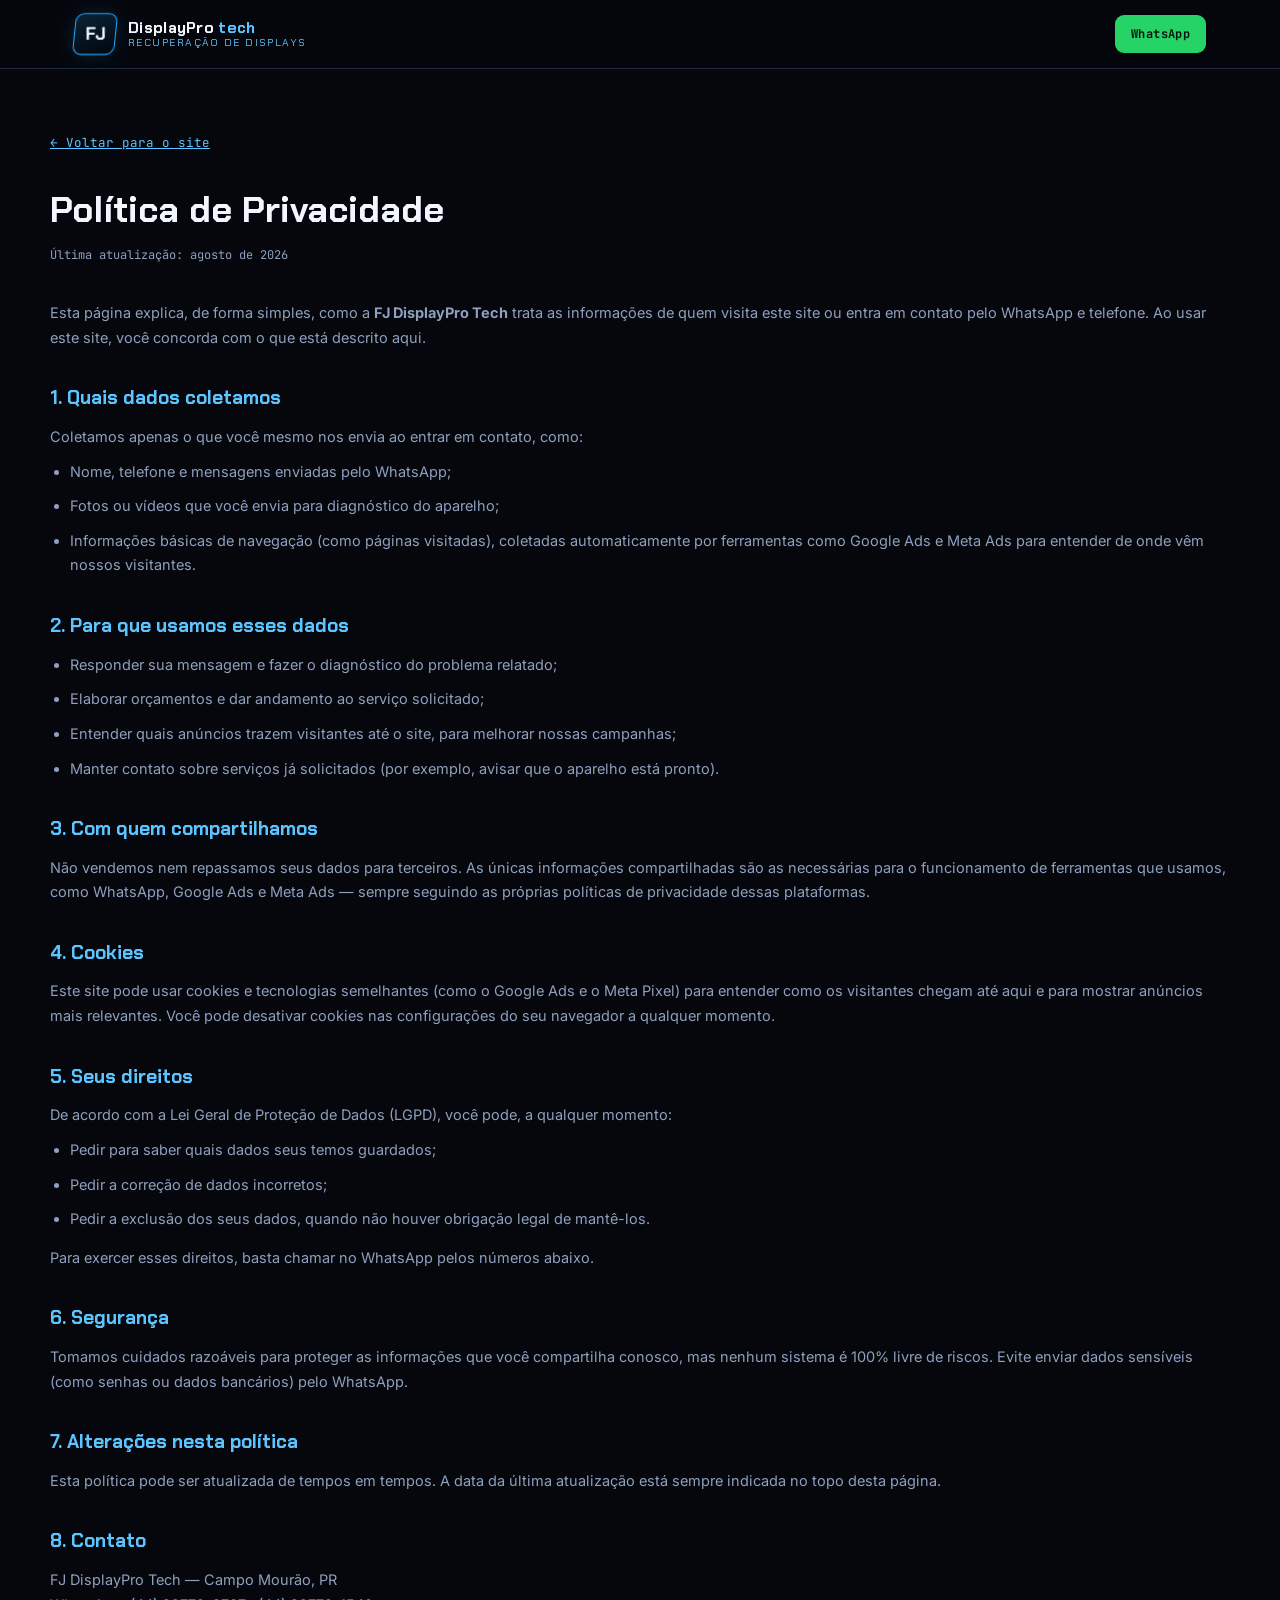
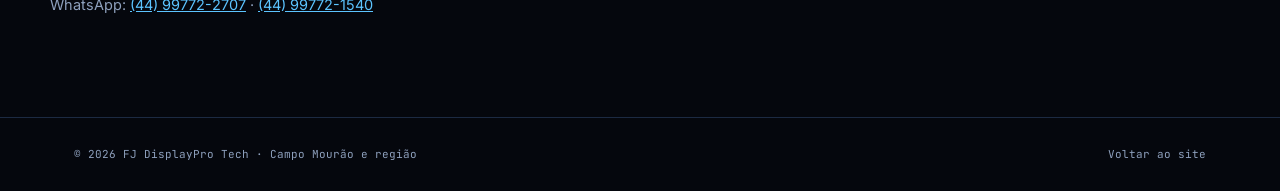
==== privacidade.html @ ba10078e "Add files via upload" ====
<!DOCTYPE html>
<html lang="pt-BR">
<head>
<meta charset="UTF-8">
<meta name="viewport" content="width=device-width, initial-scale=1.0">
<title>Política de Privacidade | FJ DisplayPro Tech</title>
<meta name="description" content="Política de Privacidade da FJ DisplayPro Tech — como tratamos os dados de quem entra em contato pelo site e pelo WhatsApp.">
<meta name="robots" content="noindex">
<link rel="preconnect" href="https://fonts.googleapis.com">
<link href="https://fonts.googleapis.com/css2?family=Chakra+Petch:wght@500;600;700&family=Inter:wght@400;500;600&family=JetBrains+Mono:wght@400;500&display=swap" rel="stylesheet">
<link rel="stylesheet" href="style.css">
</head>
<body>

<header>
  <div class="header-inner">
    <a class="logo" href="index.html">
      <div class="logo-mark"><span>FJ</span></div>
      <div class="logo-text">
        <b>DisplayPro <span style="color:var(--blue-soft)">tech</span></b>
        <small>Recuperação de Displays</small>
      </div>
    </a>
    <div class="header-cta">
      <a href="https://wa.me/5544997722707" target="_blank" rel="noopener" class="btn btn-whats btn-sm">WhatsApp</a>
    </div>
  </div>
</header>

<div class="wrap policy">
  <a class="policy-back" href="index.html">← Voltar para o site</a>
  <h1>Política de Privacidade</h1>
  <p class="updated">Última atualização: agosto de 2026</p>

  <p>Esta página explica, de forma simples, como a <strong>FJ DisplayPro Tech</strong> trata as informações de quem visita este site ou entra em contato pelo WhatsApp e telefone. Ao usar este site, você concorda com o que está descrito aqui.</p>

  <h2>1. Quais dados coletamos</h2>
  <p>Coletamos apenas o que você mesmo nos envia ao entrar em contato, como:</p>
  <ul>
    <li>Nome, telefone e mensagens enviadas pelo WhatsApp;</li>
    <li>Fotos ou vídeos que você envia para diagnóstico do aparelho;</li>
    <li>Informações básicas de navegação (como páginas visitadas), coletadas automaticamente por ferramentas como Google Ads e Meta Ads para entender de onde vêm nossos visitantes.</li>
  </ul>

  <h2>2. Para que usamos esses dados</h2>
  <ul>
    <li>Responder sua mensagem e fazer o diagnóstico do problema relatado;</li>
    <li>Elaborar orçamentos e dar andamento ao serviço solicitado;</li>
    <li>Entender quais anúncios trazem visitantes até o site, para melhorar nossas campanhas;</li>
    <li>Manter contato sobre serviços já solicitados (por exemplo, avisar que o aparelho está pronto).</li>
  </ul>

  <h2>3. Com quem compartilhamos</h2>
  <p>Não vendemos nem repassamos seus dados para terceiros. As únicas informações compartilhadas são as necessárias para o funcionamento de ferramentas que usamos, como WhatsApp, Google Ads e Meta Ads — sempre seguindo as próprias políticas de privacidade dessas plataformas.</p>

  <h2>4. Cookies</h2>
  <p>Este site pode usar cookies e tecnologias semelhantes (como o Google Ads e o Meta Pixel) para entender como os visitantes chegam até aqui e para mostrar anúncios mais relevantes. Você pode desativar cookies nas configurações do seu navegador a qualquer momento.</p>

  <h2>5. Seus direitos</h2>
  <p>De acordo com a Lei Geral de Proteção de Dados (LGPD), você pode, a qualquer momento:</p>
  <ul>
    <li>Pedir para saber quais dados seus temos guardados;</li>
    <li>Pedir a correção de dados incorretos;</li>
    <li>Pedir a exclusão dos seus dados, quando não houver obrigação legal de mantê-los.</li>
  </ul>
  <p>Para exercer esses direitos, basta chamar no WhatsApp pelos números abaixo.</p>

  <h2>6. Segurança</h2>
  <p>Tomamos cuidados razoáveis para proteger as informações que você compartilha conosco, mas nenhum sistema é 100% livre de riscos. Evite enviar dados sensíveis (como senhas ou dados bancários) pelo WhatsApp.</p>

  <h2>7. Alterações nesta política</h2>
  <p>Esta política pode ser atualizada de tempos em tempos. A data da última atualização está sempre indicada no topo desta página.</p>

  <h2>8. Contato</h2>
  <p>
    FJ DisplayPro Tech — Campo Mourão, PR<br>
    WhatsApp: <a href="https://wa.me/5544997722707">(44) 99772-2707</a> · <a href="https://wa.me/5544997721540">(44) 99772-1540</a>
  </p>
</div>

<footer>
  <div class="wrap footer-inner">
    <p>© <span id="year"></span> FJ DisplayPro Tech · Campo Mourão e região</p>
    <div class="footer-links">
      <a href="index.html">Voltar ao site</a>
    </div>
  </div>
</footer>

<div class="mobile-bar">
  <a href="tel:+5544997722707" class="btn btn-ghost btn-sm">Ligar</a>
  <a href="https://wa.me/5544997722707" target="_blank" rel="noopener" class="btn btn-whats btn-sm">WhatsApp</a>
</div>

<script src="script.js"></script>
</body>
</html>
---- style.css ----
/* ============================================================
   FJ DisplayPro Tech — Landing Page (Google Ads / Rede de Pesquisa)
   Conceito: SINAL QUEBRADO → SINAL LIMPO
   Paleta da marca original, layout autoral e diferente do site principal.
   ============================================================ */
:root{
  --bg-void:#05070d;
  --bg-panel:#0b1220;
  --bg-panel-2:#101b30;
  --bg-panel-3:#0e1626;
  --line:#1c2a42;
  --blue:#1ea7ff;
  --blue-soft:#5cc4ff;
  --blue-deep:#0a5fb0;
  --blue-glow:rgba(30,167,255,.35);
  --white:#f2f6ff;
  --muted:#8ea0bd;
  --gold:#f2b134;
  --whatsapp:#25d366;
  --red:#ff5c5c;
  --red-glow:rgba(255,92,92,.35);
  --radius:14px;
  --font-display:'Chakra Petch',sans-serif;
  --font-body:'Inter',sans-serif;
  --font-mono:'JetBrains Mono',monospace;
}

*{box-sizing:border-box;margin:0;padding:0}
html{scroll-behavior:smooth}
body{
  background:var(--bg-void);
  color:var(--white);
  font-family:var(--font-body);
  line-height:1.5;
  min-height:100vh;
  padding-bottom:60px;
  overflow-x:hidden;
}
@media(min-width:769px){ body{padding-bottom:0} }
@media (prefers-reduced-motion: reduce){
  *{animation-duration:.001ms !important; transition-duration:.001ms !important; scroll-behavior:auto !important}
}
img{max-width:100%;display:block}
a{color:inherit;text-decoration:none}
button{font-family:inherit;cursor:pointer;background:none;border:none;color:inherit}
:focus-visible{outline:2px solid var(--blue-soft); outline-offset:3px}

.wrap{max-width:1180px;margin:0 auto;padding:0 24px}

/* ============================== HEADER ============================== */
header{
  position:sticky;top:0;z-index:40;
  background:rgba(5,7,13,.92);
  backdrop-filter:blur(10px);
  border-bottom:1px solid var(--line);
}
.header-inner{
  display:flex;align-items:center;justify-content:space-between;
  padding:13px 24px;max-width:1180px;margin:0 auto;gap:16px;
}
.logo{display:flex;align-items:center;gap:12px}
.logo-mark{
  width:42px;height:42px;border-radius:9px;flex:0 0 auto;
  border:1.5px solid var(--blue);
  display:flex;align-items:center;justify-content:center;
  font-family:var(--font-display);font-weight:700;font-size:18px;
  background:linear-gradient(160deg, rgba(30,167,255,.18), transparent);
  box-shadow:0 0 22px -6px var(--blue-glow);
  transform:skewX(-6deg);
}
.logo-mark span{transform:skewX(6deg);display:inline-block}
.logo-text{font-family:var(--font-display);line-height:1.05}
.logo-text b{display:block;font-size:15.5px;letter-spacing:.02em}
.logo-text small{display:block;font-size:10.5px;color:var(--blue-soft);letter-spacing:.14em;text-transform:uppercase}

/* Sitelinks como abas de canal */
.channel-nav{display:flex;align-items:center;gap:2px;background:var(--bg-panel);border:1px solid var(--line);border-radius:10px;padding:3px}
.channel-nav a{
  font-family:var(--font-mono);font-size:12px;color:var(--muted);
  padding:8px 14px;border-radius:7px;transition:.15s;white-space:nowrap;
}
.channel-nav a:hover{color:var(--white);background:var(--bg-panel-2)}
@media(max-width:800px){ .channel-nav{display:none} }

.header-cta{display:flex;align-items:center;gap:10px;flex:0 0 auto}
.header-phone{display:flex;flex-direction:column;font-family:var(--font-mono);font-size:10.5px;color:var(--muted);text-align:right}
.header-phone b{font-family:var(--font-display);font-size:14px;color:var(--white);font-weight:600}
@media(max-width:620px){ .header-phone{display:none} }

/* ============================== BOTÕES ============================== */
.btn{
  font-family:var(--font-mono);font-size:13px;letter-spacing:.03em;
  padding:13px 20px;border-radius:9px;border:1px solid transparent;
  display:inline-flex;align-items:center;gap:9px;transition:.15s transform,.15s box-shadow;
}
.btn:active{transform:translateY(1px)}
.btn-primary{background:var(--blue);color:#04101c;font-weight:700;box-shadow:0 8px 26px -8px var(--blue-glow)}
.btn-primary:hover{box-shadow:0 10px 30px -6px var(--blue-glow)}
.btn-ghost{border-color:var(--line);color:var(--white);background:var(--bg-panel)}
.btn-ghost:hover{border-color:var(--blue-deep)}
.btn-whats{background:var(--whatsapp);color:#04150c;font-weight:700}
.btn-sm{padding:9px 15px;font-size:12px}

/* ============================== HERO — SINAL QUEBRADO → LIMPO ============================== */
.hero{position:relative;padding:70px 0 56px;overflow:hidden;border-bottom:1px solid var(--line)}
.hero-wave{position:absolute;inset:0;width:100%;height:100%;opacity:.55;pointer-events:none}
.hero-wave path{fill:none;stroke-width:1.6}
.wave-broken{stroke:var(--red);filter:drop-shadow(0 0 6px var(--red-glow));animation:waveShiftBroken 7s linear infinite}
.wave-clean{stroke:var(--blue);filter:drop-shadow(0 0 8px var(--blue-glow));animation:waveShiftClean 7s linear infinite}
@keyframes waveShiftBroken{0%{transform:translateX(0)}100%{transform:translateX(-140px)}}
@keyframes waveShiftClean{0%{transform:translateX(0)}100%{transform:translateX(140px)}}

.hero-content{position:relative;z-index:2;max-width:760px}
.hero-eyebrow{
  font-family:var(--font-mono);font-size:12px;letter-spacing:.16em;text-transform:uppercase;
  color:var(--red);display:inline-flex;align-items:center;gap:9px;
  border:1px solid rgba(255,92,92,.4);background:rgba(255,92,92,.08);
  padding:7px 12px;border-radius:20px;margin-bottom:22px;
}
.hero-eyebrow .dot{width:6px;height:6px;border-radius:50%;background:var(--red);box-shadow:0 0 8px var(--red);animation:blink 1.3s infinite}
@keyframes blink{0%,100%{opacity:1}50%{opacity:.3}}

.hero h1{
  font-family:var(--font-display);font-weight:700;
  font-size:clamp(34px,5.6vw,64px);line-height:1.02;letter-spacing:-.015em;
  margin-bottom:22px;
}
.hero h1 .broken{color:var(--red);text-shadow:0 0 30px var(--red-glow);position:relative;display:inline-block}
.hero h1 .arrow{color:var(--muted);font-weight:400;font-size:.55em;margin:0 .12em;vertical-align:middle}
.hero h1 .fixed{color:var(--blue);text-shadow:0 0 34px var(--blue-glow)}

.hero p.lead{color:var(--muted);font-size:17px;max-width:52ch;margin-bottom:30px}
.cta-row{display:flex;gap:14px;flex-wrap:wrap;margin-bottom:34px}

.hero-stats{display:flex;gap:0;border:1px solid var(--line);border-radius:12px;overflow:hidden;width:fit-content}
.hero-stats div{padding:14px 22px;border-right:1px solid var(--line);background:var(--bg-panel)}
.hero-stats div:last-child{border-right:none}
.hero-stats b{display:block;font-family:var(--font-display);font-size:19px;color:var(--blue-soft)}
.hero-stats span{font-family:var(--font-mono);font-size:10px;color:var(--muted);text-transform:uppercase;letter-spacing:.06em}
@media(max-width:700px){.hero-stats{width:100%;flex-wrap:wrap}.hero-stats div{flex:1 1 50%;border-bottom:1px solid var(--line)}}

/* ============================== CANAIS DE SINTOMA ============================== */
section{padding:64px 0}
.section-head{margin-bottom:34px;max-width:640px}
.section-tag{
  font-family:var(--font-mono);font-size:11.5px;letter-spacing:.14em;text-transform:uppercase;
  color:var(--blue-soft);display:flex;align-items:center;gap:10px;margin-bottom:12px;
}
.section-tag::before{content:"";width:20px;height:1px;background:var(--blue)}
.section-head h2{font-family:var(--font-display);font-size:clamp(24px,3.2vw,32px);font-weight:700}
.section-head p{color:var(--muted);margin-top:10px;font-size:15px}

.channel-strip{display:flex;gap:1px;background:var(--line);border:1px solid var(--line);border-radius:var(--radius);overflow:hidden}
.channel{
  flex:1;background:var(--bg-panel);padding:24px 20px;display:flex;flex-direction:column;gap:10px;
  transition:.18s background;position:relative;min-width:0;
}
.channel:hover{background:var(--bg-panel-2)}
.channel .ch-id{font-family:var(--font-mono);font-size:10.5px;color:var(--red);letter-spacing:.08em}
.channel h3{font-family:var(--font-display);font-size:15px;font-weight:600;line-height:1.25}
.channel p{color:var(--muted);font-size:12px}
.channel .ch-go{margin-top:auto;font-family:var(--font-mono);font-size:11px;color:var(--whatsapp);display:flex;align-items:center;gap:6px}
@media(max-width:900px){.channel-strip{flex-wrap:wrap}.channel{flex:1 1 calc(50% - 1px)}}
@media(max-width:520px){.channel{flex:1 1 100%}}

/* ============================== CASE VIEWER (antes/depois) ============================== */
.case-viewer{border:1px solid var(--line);border-radius:20px;overflow:hidden;background:var(--bg-panel)}
.case-tabs{display:flex;border-bottom:1px solid var(--line)}
.case-tab{
  flex:1;padding:16px 14px;font-family:var(--font-mono);font-size:12px;color:var(--muted);
  text-align:center;border-right:1px solid var(--line);transition:.15s;position:relative;
}
.case-tab:last-child{border-right:none}
.case-tab .lbl{display:block;color:var(--white);font-family:var(--font-display);font-size:14px;font-weight:600;margin-top:3px}
.case-tab.active{color:var(--blue-soft);background:var(--bg-panel-2)}
.case-tab.active::after{content:"";position:absolute;left:0;right:0;bottom:-1px;height:2px;background:var(--blue);box-shadow:0 0 10px var(--blue-glow)}

.case-stage{display:grid;grid-template-columns:1.3fr 1fr}
@media(max-width:820px){.case-stage{grid-template-columns:1fr}}

.compare{position:relative;aspect-ratio:16/11;overflow:hidden;user-select:none;background:var(--bg-panel-3)}
.compare img{width:100%;height:100%;object-fit:cover;position:absolute;inset:0}
.compare .after{clip-path:inset(0 0 0 var(--pos,50%))}
.compare .seam{position:absolute;top:0;bottom:0;left:var(--pos,50%);width:2px;background:var(--blue);box-shadow:0 0 16px 2px var(--blue-glow);transform:translateX(-1px)}
.compare .handle{
  position:absolute;top:50%;left:var(--pos,50%);transform:translate(-50%,-50%);
  width:42px;height:42px;border-radius:50%;background:var(--blue);border:3px solid var(--bg-void);
  display:flex;align-items:center;justify-content:center;color:#04101c;
  box-shadow:0 0 0 1px var(--blue), 0 10px 24px -6px var(--blue-glow);pointer-events:none;
}
.compare .tag{position:absolute;top:12px;font-family:var(--font-mono);font-size:10.5px;letter-spacing:.1em;text-transform:uppercase;padding:5px 9px;border-radius:6px;backdrop-filter:blur(4px);z-index:3}
.compare .tag-before{left:12px;background:rgba(255,92,92,.16);color:#ff9c9c;border:1px solid rgba(255,92,92,.4)}
.compare .tag-after{right:12px;background:rgba(30,167,255,.16);color:var(--blue-soft);border:1px solid rgba(30,167,255,.4)}
.compare input[type=range]{position:absolute;inset:0;width:100%;height:100%;opacity:0;cursor:ew-resize;margin:0}

.case-info{padding:28px;display:flex;flex-direction:column;gap:14px}
.case-info h3{font-family:var(--font-display);font-size:19px;font-weight:600}
.case-info p{color:var(--muted);font-size:13.5px}
.case-log{font-family:var(--font-mono);font-size:11.5px;color:var(--muted);display:flex;flex-direction:column;gap:7px;margin-top:auto;padding-top:14px;border-top:1px solid var(--line)}
.case-log .k{color:var(--blue-soft)}

/* ============================== SERVIÇOS — BENTO ============================== */
.bento{display:grid;grid-template-columns:repeat(4,1fr);grid-auto-rows:130px;gap:1px;background:var(--line);border:1px solid var(--line);border-radius:var(--radius);overflow:hidden}
.bento-item{background:var(--bg-panel);padding:22px;display:flex;flex-direction:column;justify-content:flex-end;gap:6px;transition:.18s background}
.bento-item:hover{background:var(--bg-panel-2)}
.bento-item h3{font-family:var(--font-display);font-size:16px;font-weight:600}
.bento-item p{color:var(--muted);font-size:12.5px}
.bento-lg{grid-column:span 2;grid-row:span 2}
.bento-item svg{color:var(--blue-soft);margin-bottom:auto}
@media(max-width:900px){.bento{grid-template-columns:repeat(2,1fr)}.bento-lg{grid-column:span 2}}
@media(max-width:560px){.bento{grid-template-columns:1fr}.bento-lg{grid-column:span 1;grid-row:span 1}}

/* ============================== POR QUE CONFIAR (lista simples) ============================== */
.trust-list{display:grid;grid-template-columns:repeat(4,1fr);gap:1px;background:var(--line);border:1px solid var(--line);border-radius:var(--radius);overflow:hidden}
.trust-list-item{background:var(--bg-panel);padding:26px 20px;text-align:center;display:flex;flex-direction:column;align-items:center;gap:10px}
.trust-list-item svg{color:var(--blue-soft)}
.trust-list-item b{font-family:var(--font-display);font-size:14.5px;font-weight:600}
.trust-list-item span{font-family:var(--font-body);font-size:12.5px;color:var(--muted)}
@media(max-width:820px){.trust-list{grid-template-columns:repeat(2,1fr)}}

/* ============================== DEPOIMENTOS ============================== */
.testimonial-grid{display:grid;grid-template-columns:repeat(3,1fr);gap:20px}
@media(max-width:980px){.testimonial-grid{grid-template-columns:repeat(2,1fr)}}
@media(max-width:640px){.testimonial-grid{grid-template-columns:1fr}}
.testimonial-card{
  background:var(--bg-panel);border:1px solid var(--line);border-radius:var(--radius);
  padding:24px;display:flex;flex-direction:column;gap:14px;
}
.stars{display:flex;gap:3px}
.stars svg{color:var(--gold)}
.testimonial-card p{color:var(--white);font-size:14.5px;line-height:1.55}
.testimonial-who{display:flex;align-items:center;gap:10px;margin-top:auto;padding-top:6px;border-top:1px solid var(--line)}
.testimonial-avatar{
  width:36px;height:36px;border-radius:50%;background:var(--bg-panel-2);border:1px solid var(--line);
  display:flex;align-items:center;justify-content:center;font-family:var(--font-display);font-size:13px;color:var(--blue-soft);flex:0 0 auto;
}
.testimonial-who b{display:block;font-size:13px;font-weight:600}
.testimonial-who span{display:block;font-family:var(--font-mono);font-size:11px;color:var(--muted)}

/* ============================== ORÇAMENTO — CONSOLE CTA ============================== */
.console{
  background:var(--bg-panel);border:1px solid var(--blue-deep);border-radius:20px;
  padding:0;overflow:hidden;position:relative;
}
.console::before{content:"";position:absolute;inset:0;background:radial-gradient(circle at 88% 15%, rgba(30,167,255,.16), transparent 45%);pointer-events:none}
.console-inner{position:relative;z-index:1;padding:44px;display:grid;grid-template-columns:1.1fr .9fr;gap:40px;align-items:center}
@media(max-width:820px){.console-inner{grid-template-columns:1fr;padding:30px}}
.console h2{font-family:var(--font-display);font-size:clamp(24px,3vw,32px);margin-bottom:14px}
.console p{color:var(--muted);margin-bottom:22px;max-width:46ch}
.console .prompt{
  font-family:var(--font-mono);font-size:13.5px;color:var(--blue-soft);
  border:1px solid var(--line);background:var(--bg-void);border-radius:10px;padding:14px 16px;
  margin-bottom:22px;display:flex;align-items:center;gap:8px;
}
.console .prompt .cursor{display:inline-block;width:8px;height:16px;background:var(--blue);animation:blink 1s infinite}
.area-note{font-family:var(--font-mono);font-size:11.5px;color:var(--blue-soft);margin-top:16px;display:flex;align-items:center;gap:8px}

.contact-cards{display:flex;flex-direction:column;gap:12px}
.contact-card{display:flex;align-items:center;justify-content:space-between;gap:14px;padding:16px 18px;border:1px solid var(--line);border-radius:12px;background:var(--bg-panel-2)}
.contact-card .who{font-family:var(--font-mono);font-size:10.5px;color:var(--muted);text-transform:uppercase;letter-spacing:.08em}
.contact-card .num{font-family:var(--font-display);font-size:18px;font-weight:600}

/* ============================== BANNER DE DIFERENCIAL ============================== */
.diferencial{
  background:linear-gradient(135deg, rgba(30,167,255,.12), rgba(10,95,176,.06));
  border:1px solid var(--blue-deep);border-radius:18px;
  padding:38px 40px;text-align:center;
}
.diferencial h2{font-family:var(--font-display);font-size:clamp(22px,3vw,30px);margin-bottom:10px}
.diferencial h2 span{color:var(--blue-soft)}
.diferencial p{color:var(--muted);font-size:15px;max-width:56ch;margin:0 auto 22px}
@media(max-width:600px){.diferencial{padding:28px 22px}}

/* ============================== LISTA DE PROBLEMAS ============================== */
.problems-list{display:grid;grid-template-columns:repeat(2,1fr);gap:12px;margin-bottom:26px}
@media(max-width:700px){.problems-list{grid-template-columns:1fr}}
.problem-item{
  display:flex;align-items:center;gap:12px;
  background:var(--bg-panel);border:1px solid var(--line);border-radius:11px;
  padding:15px 18px;transition:.15s border-color,.15s background;
}
.problem-item:hover{border-color:var(--blue-deep);background:var(--bg-panel-2)}
.problem-item svg{color:var(--blue-soft);flex:0 0 auto}
.problem-item span{font-size:14px}
.problems-cta{text-align:center}

/* ============================== COMO FUNCIONA ============================== */
.steps-row{display:grid;grid-template-columns:repeat(4,1fr);gap:16px}
@media(max-width:900px){.steps-row{grid-template-columns:repeat(2,1fr)}}
@media(max-width:520px){.steps-row{grid-template-columns:1fr}}
.step{background:var(--bg-panel);border:1px solid var(--line);border-radius:var(--radius);padding:24px 20px;position:relative}
.step .step-n{
  font-family:var(--font-display);font-size:26px;font-weight:700;color:var(--blue-deep);
  margin-bottom:10px;
}
.step h3{font-family:var(--font-display);font-size:15px;font-weight:600;margin-bottom:6px}
.step p{color:var(--muted);font-size:12.5px}

/* ============================== AVALIAÇÕES (prontas p/ reviews reais) ============================== */
.review-summary{
  display:flex;align-items:center;gap:16px;flex-wrap:wrap;
  background:var(--bg-panel);border:1px solid var(--line);border-radius:14px;
  padding:20px 24px;margin-bottom:24px;
}
.review-summary .score{font-family:var(--font-display);font-size:30px;font-weight:700;color:var(--blue-soft)}
.review-summary .stars svg{color:var(--gold)}
.review-summary .rlabel{font-family:var(--font-mono);font-size:11.5px;color:var(--muted)}
.review-summary .btn{margin-left:auto}
.review-grid{display:grid;grid-template-columns:repeat(3,1fr);gap:18px}
@media(max-width:900px){.review-grid{grid-template-columns:1fr}}
.review-card{
  background:var(--bg-panel);border:1px dashed var(--line);border-radius:var(--radius);
  padding:22px;display:flex;flex-direction:column;gap:10px;color:var(--muted);
}
.review-card .rtag{font-family:var(--font-mono);font-size:10.5px;color:var(--blue-soft);text-transform:uppercase;letter-spacing:.08em}
.review-card p{font-size:13px}

/* ============================== OBJEÇÃO DE PREÇO ============================== */
.price-box{
  display:grid;grid-template-columns:1fr 1fr;gap:36px;align-items:center;
  background:var(--bg-panel);border:1px solid var(--line);border-radius:18px;padding:38px;
}
@media(max-width:820px){.price-box{grid-template-columns:1fr;padding:26px}}
.price-box h2{font-family:var(--font-display);font-size:clamp(22px,3vw,28px);margin-bottom:12px}
.price-box p{color:var(--muted);font-size:14.5px;margin-bottom:10px}
.price-box .highlight{color:var(--blue-soft);font-weight:600}

/* ============================== SEO FOOTNOTE ============================== */
.seo-note{font-family:var(--font-mono);font-size:11px;color:var(--muted);opacity:.6;text-align:center;padding:20px 0 0}
/* ============================================================
   LAYOUT EDITORIAL — imagem fixa + narrativa contínua
   ============================================================ */
.split{max-width:1180px;margin:0 auto;padding:0 24px;display:grid;grid-template-columns:380px 1fr;gap:70px;align-items:start}
@media(max-width:1000px){.split{grid-template-columns:1fr;padding:0 18px;gap:0}}

.visual-rail{position:sticky;top:88px;display:flex;flex-direction:column;gap:18px}
@media(max-width:1000px){.visual-rail{position:static;margin-bottom:50px}}

.rail-compare{position:relative;aspect-ratio:4/3;overflow:hidden;user-select:none;background:var(--bg-panel-3);border:1px solid var(--line);border-radius:16px}
.rail-compare img{width:100%;height:100%;object-fit:cover;position:absolute;inset:0}
.rail-compare .after{clip-path:inset(0 0 0 var(--pos,50%))}
.rail-compare .seam{position:absolute;top:0;bottom:0;left:var(--pos,50%);width:2px;background:var(--blue);box-shadow:0 0 16px 2px var(--blue-glow);transform:translateX(-1px)}
.rail-compare .handle{position:absolute;top:50%;left:var(--pos,50%);transform:translate(-50%,-50%);width:40px;height:40px;border-radius:50%;background:var(--blue);border:3px solid var(--bg-void);display:flex;align-items:center;justify-content:center;color:#04101c;box-shadow:0 0 0 1px var(--blue), 0 10px 24px -6px var(--blue-glow);pointer-events:none}
.rail-compare .tag{position:absolute;top:12px;font-family:var(--font-mono);font-size:10.5px;letter-spacing:.1em;text-transform:uppercase;padding:5px 9px;border-radius:6px;backdrop-filter:blur(4px);z-index:3}
.rail-compare .tag-before{left:12px;background:rgba(255,92,92,.16);color:#ff9c9c;border:1px solid rgba(255,92,92,.4)}
.rail-compare .tag-after{right:12px;background:rgba(30,167,255,.16);color:var(--blue-soft);border:1px solid rgba(30,167,255,.4)}
.rail-compare input[type=range]{position:absolute;inset:0;width:100%;height:100%;opacity:0;cursor:ew-resize;margin:0}

.rail-tabs{display:flex;gap:8px}
.rail-tabs button{flex:1;font-family:var(--font-mono);font-size:10.5px;padding:9px 6px;border:1px solid var(--line);border-radius:8px;color:var(--muted);background:var(--bg-panel);transition:.15s}
.rail-tabs button.active{color:var(--blue-soft);border-color:var(--blue-deep);background:var(--bg-panel-2)}

.rail-caption{font-size:12.5px;color:var(--muted);line-height:1.5}
.rail-caption b{color:var(--white);display:block;font-family:var(--font-display);font-size:14px;margin-bottom:3px;font-weight:600}

.rail-contact{display:flex;flex-direction:column;gap:10px;padding-top:14px;border-top:1px solid var(--line)}
.rail-contact .btn{width:100%;justify-content:center}
.rail-phone{font-family:var(--font-mono);font-size:11.5px;color:var(--muted);text-align:center}
.rail-phone b{color:var(--white);display:block;font-family:var(--font-display);font-size:15px;font-weight:600}

/* ---- narrativa ---- */
.story{display:flex;flex-direction:column}
.story-section{padding:64px 0;border-top:1px solid var(--line)}
.story-section:first-child{border-top:none;padding-top:0}
.story-num{font-family:var(--font-display);font-size:64px;font-weight:700;color:var(--bg-panel-2);line-height:1;margin-bottom:6px;-webkit-text-stroke:1px var(--line)}
.story-tag{font-family:var(--font-mono);font-size:11.5px;letter-spacing:.14em;text-transform:uppercase;color:var(--blue-soft);margin-bottom:14px;display:block}
.story-section h2{font-family:var(--font-display);font-size:clamp(24px,3vw,34px);font-weight:700;max-width:22ch;margin-bottom:16px;line-height:1.15}
.story-section p{color:var(--muted);font-size:16px;line-height:1.75;max-width:58ch;margin-bottom:14px}
.story-section p strong{color:var(--white);font-weight:600}

.pull-quote{
  font-family:var(--font-display);font-weight:600;color:var(--white);
  font-size:clamp(22px,2.8vw,32px);line-height:1.35;max-width:20ch;
  margin:6px 0 8px;
}
.pull-quote .blue{color:var(--blue-soft)}

.inline-stats{display:flex;gap:32px;flex-wrap:wrap;margin-top:22px;padding-top:20px;border-top:1px solid var(--line)}
.inline-stats div b{display:block;font-family:var(--font-display);color:var(--blue-soft);font-size:17px;margin-bottom:2px}
.inline-stats div span{font-family:var(--font-mono);font-size:10.5px;color:var(--muted);text-transform:uppercase;letter-spacing:.05em}

.checklist{display:flex;flex-direction:column;margin-top:18px;max-width:60ch}
.checklist a{display:flex;align-items:center;gap:12px;padding:14px 2px;border-bottom:1px solid var(--line);color:var(--white);font-size:15.5px;transition:.15s;}
.checklist a:hover{color:var(--blue-soft);gap:16px}
.checklist a svg{color:var(--blue-soft);flex:0 0 auto}

.steps-list{display:flex;flex-direction:column;gap:28px;margin-top:22px;max-width:56ch}
.step-row{display:flex;gap:22px;align-items:flex-start}
.step-row .n{font-family:var(--font-display);font-size:30px;color:var(--blue-deep);font-weight:700;flex:0 0 auto;width:44px}
.step-row h3{font-family:var(--font-display);font-size:16.5px;font-weight:600;margin-bottom:4px}
.step-row p{color:var(--muted);font-size:13.5px;margin:0}

.tech-list{display:flex;flex-direction:column;margin-top:20px;max-width:62ch}
.tech-row{display:flex;gap:18px;align-items:flex-start;padding:20px 0;border-bottom:1px solid var(--line)}
.tech-row:first-child{padding-top:4px}
.tech-row svg{color:var(--blue-soft);flex:0 0 auto;margin-top:3px}
.tech-row h3{font-family:var(--font-display);font-size:15.5px;font-weight:600;margin-bottom:4px}
.tech-row p{color:var(--muted);font-size:13.5px;margin:0}

.review-inline{display:flex;flex-direction:column;gap:26px;margin-top:10px}
.review-slot{border-left:2px solid var(--line);padding-left:20px}
.review-slot .rtag{font-family:var(--font-mono);font-size:10.5px;color:var(--blue-soft);text-transform:uppercase;letter-spacing:.08em;display:block;margin-bottom:6px}
.review-slot p{color:var(--muted);font-size:14px;margin:0}
.review-score{display:flex;align-items:center;gap:12px;margin-top:24px}
.review-score .stars svg{color:var(--gold)}
.review-score span{font-family:var(--font-mono);font-size:11.5px;color:var(--muted)}

.story-cta{margin-top:26px}

/* ---- CTA final full-width, ecoa o hero ---- */
.final-cta{padding:90px 0;text-align:center;border-top:1px solid var(--line);position:relative;overflow:hidden}
.final-cta::before{content:"";position:absolute;inset:0;background:radial-gradient(circle at 50% 0%, rgba(30,167,255,.1), transparent 55%);pointer-events:none}
.final-cta .wrap{position:relative;z-index:1}
.final-cta h2{font-family:var(--font-display);font-size:clamp(28px,4.4vw,46px);font-weight:700;max-width:18ch;margin:0 auto 18px;line-height:1.1}
.final-cta p{color:var(--muted);font-size:16px;max-width:52ch;margin:0 auto 30px}
.final-cta .cta-row{justify-content:center}
.final-cta .area-note{justify-content:center;margin-top:20px}

/* ============================== FOOTER ============================== */
footer{border-top:1px solid var(--line);padding:28px 0;margin-top:10px}
.footer-inner{display:flex;justify-content:space-between;align-items:center;flex-wrap:wrap;gap:14px}
.footer-inner p{font-family:var(--font-mono);font-size:11px;color:var(--muted)}
.footer-links{display:flex;gap:18px;flex-wrap:wrap}
.footer-links a{font-family:var(--font-mono);font-size:11px;color:var(--muted);transition:.15s}
.footer-links a:hover{color:var(--blue-soft)}

/* ============================== PÁGINA DE POLÍTICA ============================== */
.policy{padding:60px 0 80px}
.policy h1{font-family:var(--font-display);font-size:clamp(26px,3.4vw,36px);margin-bottom:8px}
.policy .updated{font-family:var(--font-mono);font-size:12px;color:var(--muted);margin-bottom:36px}
.policy h2{font-family:var(--font-display);font-size:19px;margin:34px 0 12px;color:var(--blue-soft)}
.policy p, .policy li{color:var(--muted);font-size:14.5px;line-height:1.7;margin-bottom:10px}
.policy ul{padding-left:20px;margin-bottom:14px}
.policy a{color:var(--blue-soft);text-decoration:underline}
.policy-back{display:inline-flex;align-items:center;gap:8px;font-family:var(--font-mono);font-size:12.5px;color:var(--blue-soft);margin-bottom:30px}

/* ============================== BARRA FIXA MOBILE ============================== */
.mobile-bar{display:none;position:fixed;left:0;right:0;bottom:0;z-index:50;background:rgba(5,7,13,.95);backdrop-filter:blur(10px);border-top:1px solid var(--line);padding:10px 14px;gap:10px}
@media(max-width:768px){ .mobile-bar{display:flex} }
.mobile-bar .btn{flex:1;justify-content:center}

/* ============================== RESPONSIVO GERAL ============================== */
@media(max-width:768px){
  .wrap{padding:0 18px}
  .hero{padding:44px 0 40px;text-align:left}
  .cta-row{flex-wrap:wrap}
  .btn{flex:1;justify-content:center}
  .section-head{max-width:100%}
}
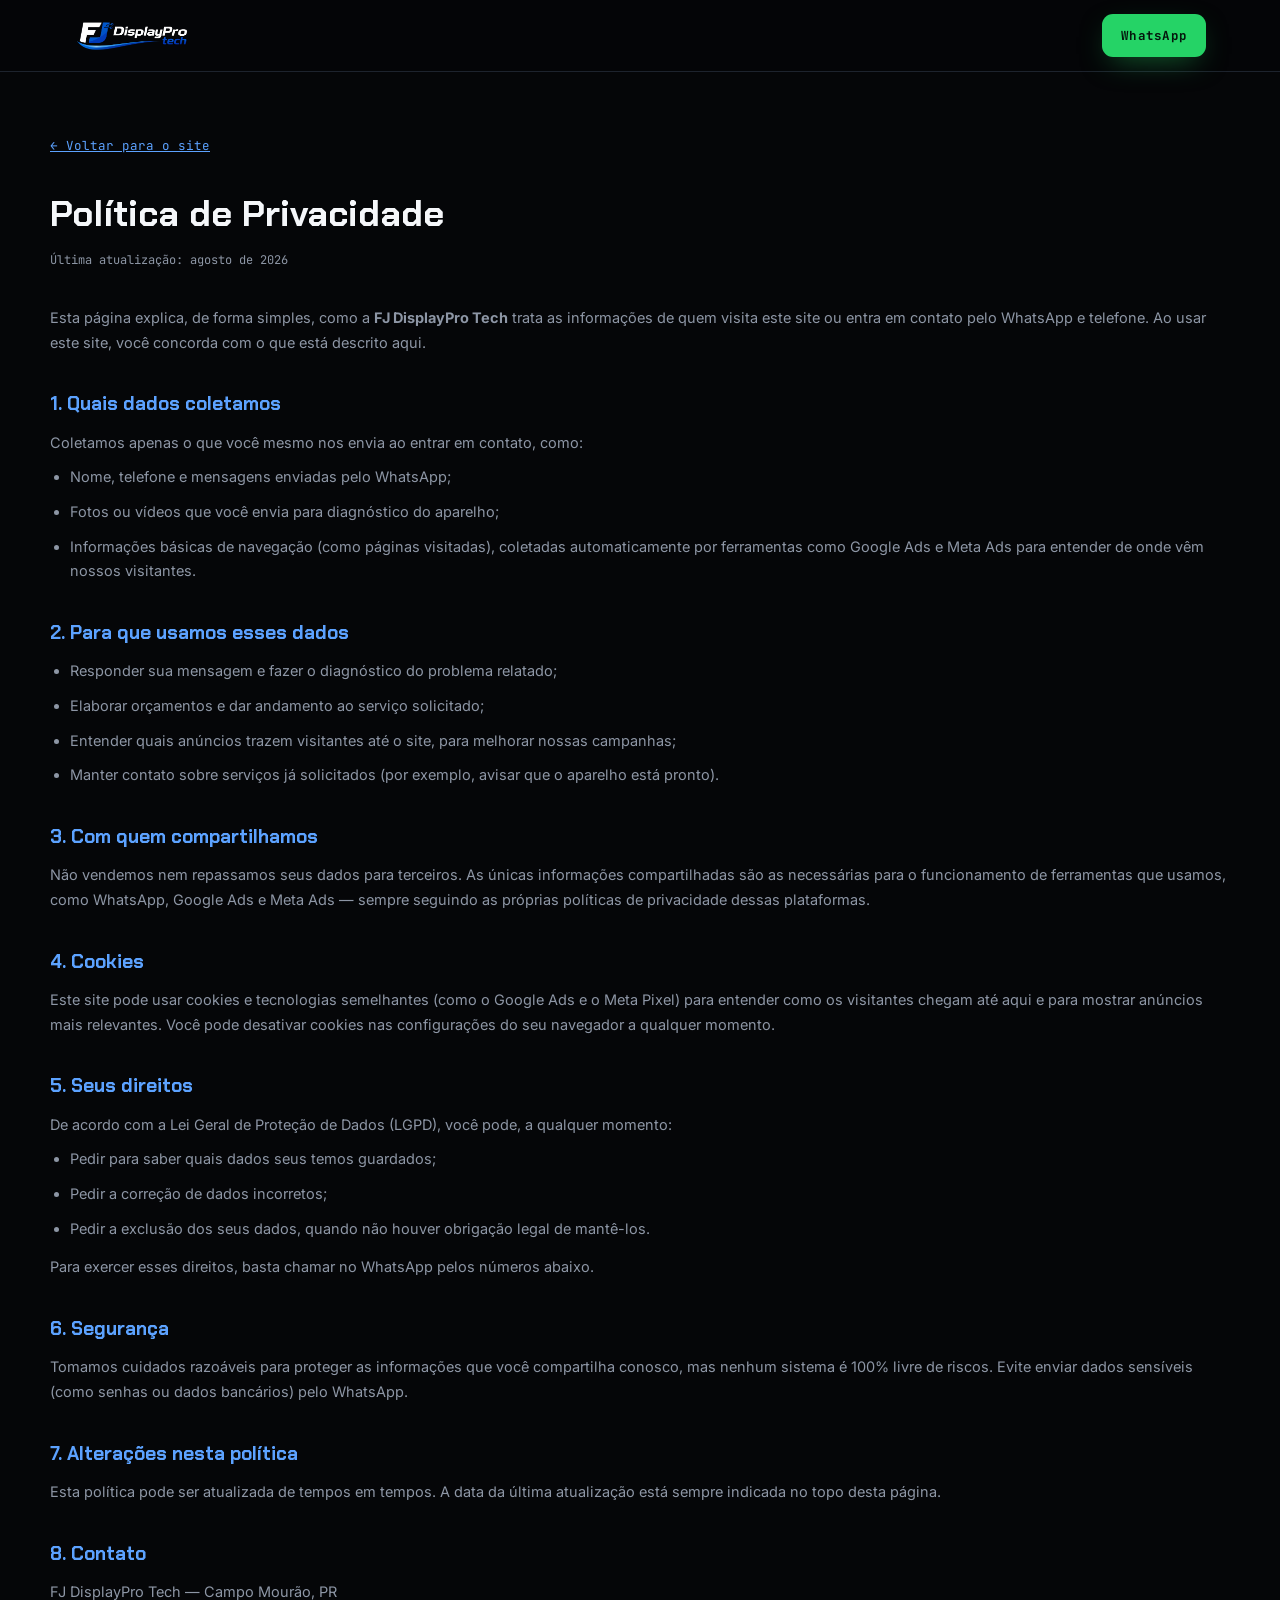
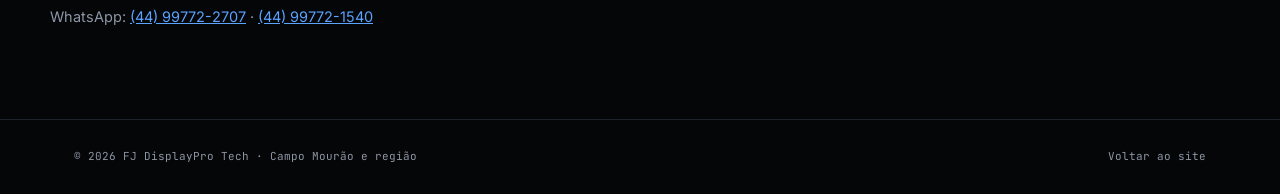
==== commit dec78a36: "Add files via upload" ====
--- a/privacidade.html
+++ b/privacidade.html
@@ -14,16 +14,8 @@
 
 <header>
   <div class="header-inner">
-    <a class="logo" href="index.html">
-      <div class="logo-mark"><span>FJ</span></div>
-      <div class="logo-text">
-        <b>DisplayPro <span style="color:var(--blue-soft)">tech</span></b>
-        <small>Recuperação de Displays</small>
-      </div>
-    </a>
-    <div class="header-cta">
-      <a href="https://wa.me/5544997722707" target="_blank" rel="noopener" class="btn btn-whats btn-sm">WhatsApp</a>
-    </div>
+    <a href="index.html"><img class="logo-img" src="logo-mark.png" alt="FJ DisplayPro Tech"></a>
+    <a href="https://wa.me/5544997722707" target="_blank" rel="noopener" class="btn btn-whats btn-sm">WhatsApp</a>
   </div>
 </header>
 
--- a/style.css
+++ b/style.css
@@ -1,423 +1,228 @@
 /* ============================================================
-   FJ DisplayPro Tech — Landing Page (Google Ads / Rede de Pesquisa)
-   Conceito: SINAL QUEBRADO → SINAL LIMPO
-   Paleta da marca original, layout autoral e diferente do site principal.
+   FJ DisplayPro Tech — LP para tráfego pago (Google Ads)
+   Construída do zero: preto + branco + azul elétrico, foco total
+   em "Envie uma foto da sua TV". Identidade a partir da logo real.
    ============================================================ */
 :root{
-  --bg-void:#05070d;
-  --bg-panel:#0b1220;
-  --bg-panel-2:#101b30;
-  --bg-panel-3:#0e1626;
-  --line:#1c2a42;
-  --blue:#1ea7ff;
-  --blue-soft:#5cc4ff;
-  --blue-deep:#0a5fb0;
-  --blue-glow:rgba(30,167,255,.35);
-  --white:#f2f6ff;
-  --muted:#8ea0bd;
+  --bg:#050608;
+  --bg-2:#0a0d12;
+  --panel:#0d1117;
+  --panel-2:#11161e;
+  --line:#1d232d;
+  --blue:#1e7fff;
+  --blue-soft:#5ca2ff;
+  --blue-deep:#0a4fc4;
+  --blue-glow:rgba(30,127,255,.35);
+  --white:#f5f7fa;
+  --muted:#8d96a5;
   --gold:#f2b134;
   --whatsapp:#25d366;
-  --red:#ff5c5c;
-  --red-glow:rgba(255,92,92,.35);
-  --radius:14px;
+  --radius:16px;
   --font-display:'Chakra Petch',sans-serif;
   --font-body:'Inter',sans-serif;
   --font-mono:'JetBrains Mono',monospace;
 }
-
 *{box-sizing:border-box;margin:0;padding:0}
 html{scroll-behavior:smooth}
 body{
-  background:var(--bg-void);
-  color:var(--white);
-  font-family:var(--font-body);
-  line-height:1.5;
-  min-height:100vh;
-  padding-bottom:60px;
-  overflow-x:hidden;
-}
-@media(min-width:769px){ body{padding-bottom:0} }
-@media (prefers-reduced-motion: reduce){
-  *{animation-duration:.001ms !important; transition-duration:.001ms !important; scroll-behavior:auto !important}
-}
+  background:var(--bg);color:var(--white);font-family:var(--font-body);
+  line-height:1.55;min-height:100vh;padding-bottom:60px;
+}
+@media(min-width:769px){body{padding-bottom:0}}
+@media(prefers-reduced-motion:reduce){*{animation-duration:.001ms!important;transition-duration:.001ms!important;scroll-behavior:auto!important}}
 img{max-width:100%;display:block}
 a{color:inherit;text-decoration:none}
 button{font-family:inherit;cursor:pointer;background:none;border:none;color:inherit}
-:focus-visible{outline:2px solid var(--blue-soft); outline-offset:3px}
-
+:focus-visible{outline:2px solid var(--blue-soft);outline-offset:3px}
 .wrap{max-width:1180px;margin:0 auto;padding:0 24px}
 
-/* ============================== HEADER ============================== */
+/* ============================== BOTÕES ============================== */
+.btn{
+  font-family:var(--font-mono);font-size:14px;letter-spacing:.02em;font-weight:500;
+  padding:16px 26px;border-radius:11px;border:1px solid transparent;
+  display:inline-flex;align-items:center;justify-content:center;gap:10px;
+  transition:.15s transform,.15s box-shadow,.15s background;
+}
+.btn:active{transform:translateY(1px)}
+.btn-whats{background:var(--whatsapp);color:#04150c;font-weight:700;box-shadow:0 10px 30px -10px rgba(37,211,102,.5)}
+.btn-whats:hover{box-shadow:0 12px 34px -8px rgba(37,211,102,.6)}
+.btn-ghost{border-color:var(--line);color:var(--white);background:var(--panel)}
+.btn-ghost:hover{border-color:var(--blue-deep)}
+.btn-sm{padding:11px 18px;font-size:12.5px}
+.btn-lg{padding:19px 32px;font-size:15.5px}
+
+/* ============================== HEADER MÍNIMO ============================== */
 header{
-  position:sticky;top:0;z-index:40;
-  background:rgba(5,7,13,.92);
-  backdrop-filter:blur(10px);
-  border-bottom:1px solid var(--line);
+  position:sticky;top:0;z-index:40;background:rgba(5,6,8,.9);
+  backdrop-filter:blur(10px);border-bottom:1px solid var(--line);
 }
 .header-inner{
   display:flex;align-items:center;justify-content:space-between;
-  padding:13px 24px;max-width:1180px;margin:0 auto;gap:16px;
-}
-.logo{display:flex;align-items:center;gap:12px}
-.logo-mark{
-  width:42px;height:42px;border-radius:9px;flex:0 0 auto;
-  border:1.5px solid var(--blue);
-  display:flex;align-items:center;justify-content:center;
-  font-family:var(--font-display);font-weight:700;font-size:18px;
-  background:linear-gradient(160deg, rgba(30,167,255,.18), transparent);
-  box-shadow:0 0 22px -6px var(--blue-glow);
-  transform:skewX(-6deg);
-}
-.logo-mark span{transform:skewX(6deg);display:inline-block}
-.logo-text{font-family:var(--font-display);line-height:1.05}
-.logo-text b{display:block;font-size:15.5px;letter-spacing:.02em}
-.logo-text small{display:block;font-size:10.5px;color:var(--blue-soft);letter-spacing:.14em;text-transform:uppercase}
-
-/* Sitelinks como abas de canal */
-.channel-nav{display:flex;align-items:center;gap:2px;background:var(--bg-panel);border:1px solid var(--line);border-radius:10px;padding:3px}
-.channel-nav a{
-  font-family:var(--font-mono);font-size:12px;color:var(--muted);
-  padding:8px 14px;border-radius:7px;transition:.15s;white-space:nowrap;
-}
-.channel-nav a:hover{color:var(--white);background:var(--bg-panel-2)}
-@media(max-width:800px){ .channel-nav{display:none} }
-
-.header-cta{display:flex;align-items:center;gap:10px;flex:0 0 auto}
-.header-phone{display:flex;flex-direction:column;font-family:var(--font-mono);font-size:10.5px;color:var(--muted);text-align:right}
-.header-phone b{font-family:var(--font-display);font-size:14px;color:var(--white);font-weight:600}
-@media(max-width:620px){ .header-phone{display:none} }
-
-/* ============================== BOTÕES ============================== */
-.btn{
-  font-family:var(--font-mono);font-size:13px;letter-spacing:.03em;
-  padding:13px 20px;border-radius:9px;border:1px solid transparent;
-  display:inline-flex;align-items:center;gap:9px;transition:.15s transform,.15s box-shadow;
-}
-.btn:active{transform:translateY(1px)}
-.btn-primary{background:var(--blue);color:#04101c;font-weight:700;box-shadow:0 8px 26px -8px var(--blue-glow)}
-.btn-primary:hover{box-shadow:0 10px 30px -6px var(--blue-glow)}
-.btn-ghost{border-color:var(--line);color:var(--white);background:var(--bg-panel)}
-.btn-ghost:hover{border-color:var(--blue-deep)}
-.btn-whats{background:var(--whatsapp);color:#04150c;font-weight:700}
-.btn-sm{padding:9px 15px;font-size:12px}
-
-/* ============================== HERO — SINAL QUEBRADO → LIMPO ============================== */
-.hero{position:relative;padding:70px 0 56px;overflow:hidden;border-bottom:1px solid var(--line)}
-.hero-wave{position:absolute;inset:0;width:100%;height:100%;opacity:.55;pointer-events:none}
-.hero-wave path{fill:none;stroke-width:1.6}
-.wave-broken{stroke:var(--red);filter:drop-shadow(0 0 6px var(--red-glow));animation:waveShiftBroken 7s linear infinite}
-.wave-clean{stroke:var(--blue);filter:drop-shadow(0 0 8px var(--blue-glow));animation:waveShiftClean 7s linear infinite}
-@keyframes waveShiftBroken{0%{transform:translateX(0)}100%{transform:translateX(-140px)}}
-@keyframes waveShiftClean{0%{transform:translateX(0)}100%{transform:translateX(140px)}}
-
-.hero-content{position:relative;z-index:2;max-width:760px}
-.hero-eyebrow{
-  font-family:var(--font-mono);font-size:12px;letter-spacing:.16em;text-transform:uppercase;
-  color:var(--red);display:inline-flex;align-items:center;gap:9px;
-  border:1px solid rgba(255,92,92,.4);background:rgba(255,92,92,.08);
-  padding:7px 12px;border-radius:20px;margin-bottom:22px;
-}
-.hero-eyebrow .dot{width:6px;height:6px;border-radius:50%;background:var(--red);box-shadow:0 0 8px var(--red);animation:blink 1.3s infinite}
-@keyframes blink{0%,100%{opacity:1}50%{opacity:.3}}
+  padding:14px 24px;max-width:1180px;margin:0 auto;gap:16px;
+}
+.logo-img{height:34px;width:auto;display:block}
+@media(max-width:480px){.logo-img{height:28px}}
+
+/* ============================== HERO ============================== */
+.hero{padding:64px 0 0;overflow:hidden}
+.hero-grid{display:grid;grid-template-columns:1.05fr .95fr;gap:56px;align-items:center}
+@media(max-width:960px){.hero-grid{grid-template-columns:1fr;gap:36px}}
+
+.eyebrow{
+  font-family:var(--font-mono);font-size:12px;letter-spacing:.14em;text-transform:uppercase;
+  color:var(--blue-soft);display:inline-flex;align-items:center;gap:9px;margin-bottom:20px;
+}
+.eyebrow::before{content:"";width:20px;height:1px;background:var(--blue)}
 
 .hero h1{
   font-family:var(--font-display);font-weight:700;
-  font-size:clamp(34px,5.6vw,64px);line-height:1.02;letter-spacing:-.015em;
-  margin-bottom:22px;
-}
-.hero h1 .broken{color:var(--red);text-shadow:0 0 30px var(--red-glow);position:relative;display:inline-block}
-.hero h1 .arrow{color:var(--muted);font-weight:400;font-size:.55em;margin:0 .12em;vertical-align:middle}
-.hero h1 .fixed{color:var(--blue);text-shadow:0 0 34px var(--blue-glow)}
-
-.hero p.lead{color:var(--muted);font-size:17px;max-width:52ch;margin-bottom:30px}
-.cta-row{display:flex;gap:14px;flex-wrap:wrap;margin-bottom:34px}
-
-.hero-stats{display:flex;gap:0;border:1px solid var(--line);border-radius:12px;overflow:hidden;width:fit-content}
-.hero-stats div{padding:14px 22px;border-right:1px solid var(--line);background:var(--bg-panel)}
-.hero-stats div:last-child{border-right:none}
-.hero-stats b{display:block;font-family:var(--font-display);font-size:19px;color:var(--blue-soft)}
-.hero-stats span{font-family:var(--font-mono);font-size:10px;color:var(--muted);text-transform:uppercase;letter-spacing:.06em}
-@media(max-width:700px){.hero-stats{width:100%;flex-wrap:wrap}.hero-stats div{flex:1 1 50%;border-bottom:1px solid var(--line)}}
-
-/* ============================== CANAIS DE SINTOMA ============================== */
-section{padding:64px 0}
-.section-head{margin-bottom:34px;max-width:640px}
+  font-size:clamp(30px,4.6vw,50px);line-height:1.08;letter-spacing:-.01em;
+  margin-bottom:16px;
+}
+.hero h1 .accent{color:var(--blue-soft);text-shadow:0 0 30px var(--blue-glow)}
+.hero .sub{font-family:var(--font-display);font-weight:600;font-size:clamp(16px,1.8vw,20px);color:var(--white);margin-bottom:18px}
+.hero p.lead{color:var(--muted);font-size:16px;max-width:50ch;margin-bottom:10px}
+.hero .micro{font-family:var(--font-mono);font-size:12.5px;color:var(--muted);margin-bottom:26px}
+.hero .micro b{color:var(--blue-soft);font-weight:500}
+.hero .area{font-family:var(--font-mono);font-size:12px;color:var(--muted);display:flex;align-items:center;gap:8px;margin-top:22px}
+.hero .area svg{color:var(--blue-soft)}
+
+.hero-photo{position:relative;border-radius:18px;overflow:hidden;border:1px solid var(--line);aspect-ratio:4/5}
+.hero-photo img{width:100%;height:100%;object-fit:cover}
+.hero-photo::after{content:"";position:absolute;inset:0;background:linear-gradient(180deg, transparent 55%, rgba(5,6,8,.85) 100%)}
+.hero-photo .cap{position:absolute;left:18px;right:18px;bottom:16px;z-index:2;font-family:var(--font-mono);font-size:11.5px;color:var(--blue-soft)}
+.hero-photo .cap b{display:block;color:var(--white);font-family:var(--font-display);font-size:14.5px;font-weight:600;margin-bottom:2px}
+@media(max-width:960px){.hero-photo{aspect-ratio:16/10}}
+
+/* ============================== SECTION SHELL ============================== */
+section{padding:80px 0}
+.section-head{max-width:680px;margin-bottom:40px}
 .section-tag{
   font-family:var(--font-mono);font-size:11.5px;letter-spacing:.14em;text-transform:uppercase;
-  color:var(--blue-soft);display:flex;align-items:center;gap:10px;margin-bottom:12px;
+  color:var(--blue-soft);display:flex;align-items:center;gap:10px;margin-bottom:14px;
 }
 .section-tag::before{content:"";width:20px;height:1px;background:var(--blue)}
-.section-head h2{font-family:var(--font-display);font-size:clamp(24px,3.2vw,32px);font-weight:700}
-.section-head p{color:var(--muted);margin-top:10px;font-size:15px}
-
-.channel-strip{display:flex;gap:1px;background:var(--line);border:1px solid var(--line);border-radius:var(--radius);overflow:hidden}
-.channel{
-  flex:1;background:var(--bg-panel);padding:24px 20px;display:flex;flex-direction:column;gap:10px;
-  transition:.18s background;position:relative;min-width:0;
-}
-.channel:hover{background:var(--bg-panel-2)}
-.channel .ch-id{font-family:var(--font-mono);font-size:10.5px;color:var(--red);letter-spacing:.08em}
-.channel h3{font-family:var(--font-display);font-size:15px;font-weight:600;line-height:1.25}
-.channel p{color:var(--muted);font-size:12px}
-.channel .ch-go{margin-top:auto;font-family:var(--font-mono);font-size:11px;color:var(--whatsapp);display:flex;align-items:center;gap:6px}
-@media(max-width:900px){.channel-strip{flex-wrap:wrap}.channel{flex:1 1 calc(50% - 1px)}}
-@media(max-width:520px){.channel{flex:1 1 100%}}
-
-/* ============================== CASE VIEWER (antes/depois) ============================== */
-.case-viewer{border:1px solid var(--line);border-radius:20px;overflow:hidden;background:var(--bg-panel)}
-.case-tabs{display:flex;border-bottom:1px solid var(--line)}
-.case-tab{
-  flex:1;padding:16px 14px;font-family:var(--font-mono);font-size:12px;color:var(--muted);
-  text-align:center;border-right:1px solid var(--line);transition:.15s;position:relative;
-}
-.case-tab:last-child{border-right:none}
-.case-tab .lbl{display:block;color:var(--white);font-family:var(--font-display);font-size:14px;font-weight:600;margin-top:3px}
-.case-tab.active{color:var(--blue-soft);background:var(--bg-panel-2)}
-.case-tab.active::after{content:"";position:absolute;left:0;right:0;bottom:-1px;height:2px;background:var(--blue);box-shadow:0 0 10px var(--blue-glow)}
-
-.case-stage{display:grid;grid-template-columns:1.3fr 1fr}
-@media(max-width:820px){.case-stage{grid-template-columns:1fr}}
-
-.compare{position:relative;aspect-ratio:16/11;overflow:hidden;user-select:none;background:var(--bg-panel-3)}
+.section-head h2{font-family:var(--font-display);font-size:clamp(24px,3.2vw,36px);font-weight:700;line-height:1.15}
+.section-head p{color:var(--muted);margin-top:12px;font-size:15.5px}
+.center{text-align:center;margin-left:auto;margin-right:auto}
+
+/* ============================== PROBLEMAS (checklist) ============================== */
+.problems{max-width:760px}
+.problems ul{list-style:none;display:flex;flex-direction:column}
+.problems li{
+  display:flex;align-items:center;gap:14px;padding:16px 4px;
+  border-bottom:1px solid var(--line);font-size:16px;
+}
+.problems li svg{color:var(--blue-soft);flex:0 0 auto}
+.problems .note{color:var(--muted);font-size:13.5px;margin-top:18px;max-width:56ch}
+.center-cta{text-align:center;margin-top:32px}
+
+/* ============================== PROCESSO ACF ============================== */
+.process-strip{display:grid;grid-template-columns:repeat(6,1fr);gap:1px;background:var(--line);border:1px solid var(--line);border-radius:var(--radius);overflow:hidden}
+.process-step{background:var(--panel);padding:22px 16px;text-align:center;display:flex;flex-direction:column;align-items:center;gap:8px}
+.process-step .pn{font-family:var(--font-display);font-size:20px;font-weight:700;color:var(--blue-deep)}
+.process-step span{font-family:var(--font-body);font-size:12.5px;color:var(--white)}
+@media(max-width:820px){.process-strip{grid-template-columns:repeat(3,1fr)}}
+@media(max-width:480px){.process-strip{grid-template-columns:repeat(2,1fr)}}
+.process-arrow{display:none}
+.process-note{color:var(--muted);font-size:14.5px;max-width:62ch;margin-top:22px}
+.process-note strong{color:var(--white)}
+
+/* ============================== VEJA O QUE FAZEMOS ============================== */
+.work-grid{display:grid;grid-template-columns:repeat(2,1fr);gap:2px;background:var(--line);border:1px solid var(--line);border-radius:var(--radius);overflow:hidden}
+@media(max-width:760px){.work-grid{grid-template-columns:1fr}}
+.work-card{background:var(--panel);padding:38px 34px;display:flex;flex-direction:column;gap:12px;min-height:200px}
+.work-card svg{color:var(--blue-soft)}
+.work-card h3{font-family:var(--font-display);font-size:19px;font-weight:600}
+.work-card p{color:var(--muted);font-size:14px}
+
+/* ============================== DIFERENCIAL / FAIXA ============================== */
+.why-band{background:var(--panel);border:1px solid var(--line);border-radius:20px;padding:44px}
+@media(max-width:600px){.why-band{padding:30px 24px}}
+.why-band h2{font-family:var(--font-display);font-size:clamp(22px,3vw,28px);font-weight:700;margin-bottom:26px;text-align:center}
+.why-list{display:grid;grid-template-columns:repeat(2,1fr);gap:16px 30px;max-width:820px;margin:0 auto}
+@media(max-width:700px){.why-list{grid-template-columns:1fr}}
+.why-item{display:flex;align-items:center;gap:12px;font-size:15px}
+.why-item svg{color:var(--blue-soft);flex:0 0 auto}
+.why-disclaimer{
+  margin-top:30px;padding-top:24px;border-top:1px solid var(--line);
+  text-align:center;color:var(--muted);font-size:13px;max-width:60ch;margin-left:auto;margin-right:auto;
+}
+.why-disclaimer strong{color:var(--white)}
+
+/* ============================== COMPARAÇÃO ============================== */
+.compare-table{width:100%;border-collapse:collapse;border:1px solid var(--line);border-radius:var(--radius);overflow:hidden}
+.compare-table th,.compare-table td{padding:18px 20px;text-align:left;border-bottom:1px solid var(--line);font-size:14.5px}
+.compare-table th{font-family:var(--font-mono);font-size:11px;text-transform:uppercase;letter-spacing:.06em;color:var(--muted);background:var(--panel-2)}
+.compare-table td{background:var(--panel);color:var(--muted)}
+.compare-table tr:last-child td{border-bottom:none}
+.compare-table tr.highlight td{background:var(--panel-2);color:var(--white);font-weight:500}
+.compare-table tr.highlight td:first-child{color:var(--blue-soft);font-family:var(--font-display);font-weight:600}
+@media(max-width:640px){.compare-table{font-size:12.5px}.compare-table th,.compare-table td{padding:12px 12px}}
+.compare-cta{margin-top:28px;text-align:center}
+
+/* ============================== CASOS ANTES/DEPOIS ============================== */
+.cases-row{display:grid;grid-template-columns:repeat(3,1fr);gap:22px}
+@media(max-width:900px){.cases-row{grid-template-columns:1fr}}
+.case{background:var(--panel);border:1px solid var(--line);border-radius:var(--radius);overflow:hidden}
+.compare{position:relative;aspect-ratio:4/3;overflow:hidden;user-select:none;background:var(--panel-2)}
 .compare img{width:100%;height:100%;object-fit:cover;position:absolute;inset:0}
 .compare .after{clip-path:inset(0 0 0 var(--pos,50%))}
 .compare .seam{position:absolute;top:0;bottom:0;left:var(--pos,50%);width:2px;background:var(--blue);box-shadow:0 0 16px 2px var(--blue-glow);transform:translateX(-1px)}
-.compare .handle{
-  position:absolute;top:50%;left:var(--pos,50%);transform:translate(-50%,-50%);
-  width:42px;height:42px;border-radius:50%;background:var(--blue);border:3px solid var(--bg-void);
-  display:flex;align-items:center;justify-content:center;color:#04101c;
-  box-shadow:0 0 0 1px var(--blue), 0 10px 24px -6px var(--blue-glow);pointer-events:none;
-}
-.compare .tag{position:absolute;top:12px;font-family:var(--font-mono);font-size:10.5px;letter-spacing:.1em;text-transform:uppercase;padding:5px 9px;border-radius:6px;backdrop-filter:blur(4px);z-index:3}
-.compare .tag-before{left:12px;background:rgba(255,92,92,.16);color:#ff9c9c;border:1px solid rgba(255,92,92,.4)}
-.compare .tag-after{right:12px;background:rgba(30,167,255,.16);color:var(--blue-soft);border:1px solid rgba(30,167,255,.4)}
+.compare .handle{position:absolute;top:50%;left:var(--pos,50%);transform:translate(-50%,-50%);width:38px;height:38px;border-radius:50%;background:var(--blue);border:3px solid var(--bg);display:flex;align-items:center;justify-content:center;color:#04101c;box-shadow:0 0 0 1px var(--blue),0 10px 24px -6px var(--blue-glow);pointer-events:none}
+.compare .tag{position:absolute;top:11px;font-family:var(--font-mono);font-size:10px;letter-spacing:.1em;text-transform:uppercase;padding:5px 9px;border-radius:6px;backdrop-filter:blur(4px);z-index:3}
+.compare .tag-before{left:11px;background:rgba(255,92,92,.16);color:#ff9c9c;border:1px solid rgba(255,92,92,.4)}
+.compare .tag-after{right:11px;background:rgba(30,127,255,.16);color:var(--blue-soft);border:1px solid rgba(30,127,255,.4)}
 .compare input[type=range]{position:absolute;inset:0;width:100%;height:100%;opacity:0;cursor:ew-resize;margin:0}
-
-.case-info{padding:28px;display:flex;flex-direction:column;gap:14px}
-.case-info h3{font-family:var(--font-display);font-size:19px;font-weight:600}
-.case-info p{color:var(--muted);font-size:13.5px}
-.case-log{font-family:var(--font-mono);font-size:11.5px;color:var(--muted);display:flex;flex-direction:column;gap:7px;margin-top:auto;padding-top:14px;border-top:1px solid var(--line)}
-.case-log .k{color:var(--blue-soft)}
-
-/* ============================== SERVIÇOS — BENTO ============================== */
-.bento{display:grid;grid-template-columns:repeat(4,1fr);grid-auto-rows:130px;gap:1px;background:var(--line);border:1px solid var(--line);border-radius:var(--radius);overflow:hidden}
-.bento-item{background:var(--bg-panel);padding:22px;display:flex;flex-direction:column;justify-content:flex-end;gap:6px;transition:.18s background}
-.bento-item:hover{background:var(--bg-panel-2)}
-.bento-item h3{font-family:var(--font-display);font-size:16px;font-weight:600}
-.bento-item p{color:var(--muted);font-size:12.5px}
-.bento-lg{grid-column:span 2;grid-row:span 2}
-.bento-item svg{color:var(--blue-soft);margin-bottom:auto}
-@media(max-width:900px){.bento{grid-template-columns:repeat(2,1fr)}.bento-lg{grid-column:span 2}}
-@media(max-width:560px){.bento{grid-template-columns:1fr}.bento-lg{grid-column:span 1;grid-row:span 1}}
-
-/* ============================== POR QUE CONFIAR (lista simples) ============================== */
-.trust-list{display:grid;grid-template-columns:repeat(4,1fr);gap:1px;background:var(--line);border:1px solid var(--line);border-radius:var(--radius);overflow:hidden}
-.trust-list-item{background:var(--bg-panel);padding:26px 20px;text-align:center;display:flex;flex-direction:column;align-items:center;gap:10px}
-.trust-list-item svg{color:var(--blue-soft)}
-.trust-list-item b{font-family:var(--font-display);font-size:14.5px;font-weight:600}
-.trust-list-item span{font-family:var(--font-body);font-size:12.5px;color:var(--muted)}
-@media(max-width:820px){.trust-list{grid-template-columns:repeat(2,1fr)}}
-
-/* ============================== DEPOIMENTOS ============================== */
-.testimonial-grid{display:grid;grid-template-columns:repeat(3,1fr);gap:20px}
-@media(max-width:980px){.testimonial-grid{grid-template-columns:repeat(2,1fr)}}
-@media(max-width:640px){.testimonial-grid{grid-template-columns:1fr}}
-.testimonial-card{
-  background:var(--bg-panel);border:1px solid var(--line);border-radius:var(--radius);
-  padding:24px;display:flex;flex-direction:column;gap:14px;
-}
-.stars{display:flex;gap:3px}
-.stars svg{color:var(--gold)}
-.testimonial-card p{color:var(--white);font-size:14.5px;line-height:1.55}
-.testimonial-who{display:flex;align-items:center;gap:10px;margin-top:auto;padding-top:6px;border-top:1px solid var(--line)}
-.testimonial-avatar{
-  width:36px;height:36px;border-radius:50%;background:var(--bg-panel-2);border:1px solid var(--line);
-  display:flex;align-items:center;justify-content:center;font-family:var(--font-display);font-size:13px;color:var(--blue-soft);flex:0 0 auto;
-}
-.testimonial-who b{display:block;font-size:13px;font-weight:600}
-.testimonial-who span{display:block;font-family:var(--font-mono);font-size:11px;color:var(--muted)}
-
-/* ============================== ORÇAMENTO — CONSOLE CTA ============================== */
-.console{
-  background:var(--bg-panel);border:1px solid var(--blue-deep);border-radius:20px;
-  padding:0;overflow:hidden;position:relative;
-}
-.console::before{content:"";position:absolute;inset:0;background:radial-gradient(circle at 88% 15%, rgba(30,167,255,.16), transparent 45%);pointer-events:none}
-.console-inner{position:relative;z-index:1;padding:44px;display:grid;grid-template-columns:1.1fr .9fr;gap:40px;align-items:center}
-@media(max-width:820px){.console-inner{grid-template-columns:1fr;padding:30px}}
-.console h2{font-family:var(--font-display);font-size:clamp(24px,3vw,32px);margin-bottom:14px}
-.console p{color:var(--muted);margin-bottom:22px;max-width:46ch}
-.console .prompt{
-  font-family:var(--font-mono);font-size:13.5px;color:var(--blue-soft);
-  border:1px solid var(--line);background:var(--bg-void);border-radius:10px;padding:14px 16px;
-  margin-bottom:22px;display:flex;align-items:center;gap:8px;
-}
-.console .prompt .cursor{display:inline-block;width:8px;height:16px;background:var(--blue);animation:blink 1s infinite}
-.area-note{font-family:var(--font-mono);font-size:11.5px;color:var(--blue-soft);margin-top:16px;display:flex;align-items:center;gap:8px}
-
-.contact-cards{display:flex;flex-direction:column;gap:12px}
-.contact-card{display:flex;align-items:center;justify-content:space-between;gap:14px;padding:16px 18px;border:1px solid var(--line);border-radius:12px;background:var(--bg-panel-2)}
-.contact-card .who{font-family:var(--font-mono);font-size:10.5px;color:var(--muted);text-transform:uppercase;letter-spacing:.08em}
-.contact-card .num{font-family:var(--font-display);font-size:18px;font-weight:600}
-
-/* ============================== BANNER DE DIFERENCIAL ============================== */
-.diferencial{
-  background:linear-gradient(135deg, rgba(30,167,255,.12), rgba(10,95,176,.06));
-  border:1px solid var(--blue-deep);border-radius:18px;
-  padding:38px 40px;text-align:center;
-}
-.diferencial h2{font-family:var(--font-display);font-size:clamp(22px,3vw,30px);margin-bottom:10px}
-.diferencial h2 span{color:var(--blue-soft)}
-.diferencial p{color:var(--muted);font-size:15px;max-width:56ch;margin:0 auto 22px}
-@media(max-width:600px){.diferencial{padding:28px 22px}}
-
-/* ============================== LISTA DE PROBLEMAS ============================== */
-.problems-list{display:grid;grid-template-columns:repeat(2,1fr);gap:12px;margin-bottom:26px}
-@media(max-width:700px){.problems-list{grid-template-columns:1fr}}
-.problem-item{
-  display:flex;align-items:center;gap:12px;
-  background:var(--bg-panel);border:1px solid var(--line);border-radius:11px;
-  padding:15px 18px;transition:.15s border-color,.15s background;
-}
-.problem-item:hover{border-color:var(--blue-deep);background:var(--bg-panel-2)}
-.problem-item svg{color:var(--blue-soft);flex:0 0 auto}
-.problem-item span{font-size:14px}
-.problems-cta{text-align:center}
+.case-body{padding:16px 18px 20px}
+.case-body h3{font-family:var(--font-display);font-size:14.5px;font-weight:600;margin-bottom:5px}
+.case-body p{color:var(--muted);font-size:12px}
 
 /* ============================== COMO FUNCIONA ============================== */
-.steps-row{display:grid;grid-template-columns:repeat(4,1fr);gap:16px}
-@media(max-width:900px){.steps-row{grid-template-columns:repeat(2,1fr)}}
-@media(max-width:520px){.steps-row{grid-template-columns:1fr}}
-.step{background:var(--bg-panel);border:1px solid var(--line);border-radius:var(--radius);padding:24px 20px;position:relative}
-.step .step-n{
-  font-family:var(--font-display);font-size:26px;font-weight:700;color:var(--blue-deep);
-  margin-bottom:10px;
-}
-.step h3{font-family:var(--font-display);font-size:15px;font-weight:600;margin-bottom:6px}
-.step p{color:var(--muted);font-size:12.5px}
-
-/* ============================== AVALIAÇÕES (prontas p/ reviews reais) ============================== */
-.review-summary{
-  display:flex;align-items:center;gap:16px;flex-wrap:wrap;
-  background:var(--bg-panel);border:1px solid var(--line);border-radius:14px;
-  padding:20px 24px;margin-bottom:24px;
-}
-.review-summary .score{font-family:var(--font-display);font-size:30px;font-weight:700;color:var(--blue-soft)}
+.steps5{display:flex;flex-direction:column;max-width:620px}
+.step-row{display:flex;gap:22px;align-items:flex-start;padding:22px 0;border-bottom:1px solid var(--line)}
+.step-row:first-child{padding-top:0}
+.step-row:last-child{border-bottom:none}
+.step-row .n{font-family:var(--font-display);font-size:26px;color:var(--blue-deep);font-weight:700;flex:0 0 auto;width:42px}
+.step-row h3{font-family:var(--font-display);font-size:16px;font-weight:600;margin-bottom:4px}
+.step-row p{color:var(--muted);font-size:13.5px;margin:0}
+
+/* ============================== PROVA SOCIAL ============================== */
+.review-summary{display:flex;align-items:center;gap:16px;flex-wrap:wrap;margin-bottom:26px}
 .review-summary .stars svg{color:var(--gold)}
-.review-summary .rlabel{font-family:var(--font-mono);font-size:11.5px;color:var(--muted)}
-.review-summary .btn{margin-left:auto}
-.review-grid{display:grid;grid-template-columns:repeat(3,1fr);gap:18px}
-@media(max-width:900px){.review-grid{grid-template-columns:1fr}}
-.review-card{
-  background:var(--bg-panel);border:1px dashed var(--line);border-radius:var(--radius);
-  padding:22px;display:flex;flex-direction:column;gap:10px;color:var(--muted);
-}
-.review-card .rtag{font-family:var(--font-mono);font-size:10.5px;color:var(--blue-soft);text-transform:uppercase;letter-spacing:.08em}
-.review-card p{font-size:13px}
-
-/* ============================== OBJEÇÃO DE PREÇO ============================== */
-.price-box{
-  display:grid;grid-template-columns:1fr 1fr;gap:36px;align-items:center;
-  background:var(--bg-panel);border:1px solid var(--line);border-radius:18px;padding:38px;
-}
-@media(max-width:820px){.price-box{grid-template-columns:1fr;padding:26px}}
-.price-box h2{font-family:var(--font-display);font-size:clamp(22px,3vw,28px);margin-bottom:12px}
-.price-box p{color:var(--muted);font-size:14.5px;margin-bottom:10px}
-.price-box .highlight{color:var(--blue-soft);font-weight:600}
-
-/* ============================== SEO FOOTNOTE ============================== */
-.seo-note{font-family:var(--font-mono);font-size:11px;color:var(--muted);opacity:.6;text-align:center;padding:20px 0 0}
-/* ============================================================
-   LAYOUT EDITORIAL — imagem fixa + narrativa contínua
-   ============================================================ */
-.split{max-width:1180px;margin:0 auto;padding:0 24px;display:grid;grid-template-columns:380px 1fr;gap:70px;align-items:start}
-@media(max-width:1000px){.split{grid-template-columns:1fr;padding:0 18px;gap:0}}
-
-.visual-rail{position:sticky;top:88px;display:flex;flex-direction:column;gap:18px}
-@media(max-width:1000px){.visual-rail{position:static;margin-bottom:50px}}
-
-.rail-compare{position:relative;aspect-ratio:4/3;overflow:hidden;user-select:none;background:var(--bg-panel-3);border:1px solid var(--line);border-radius:16px}
-.rail-compare img{width:100%;height:100%;object-fit:cover;position:absolute;inset:0}
-.rail-compare .after{clip-path:inset(0 0 0 var(--pos,50%))}
-.rail-compare .seam{position:absolute;top:0;bottom:0;left:var(--pos,50%);width:2px;background:var(--blue);box-shadow:0 0 16px 2px var(--blue-glow);transform:translateX(-1px)}
-.rail-compare .handle{position:absolute;top:50%;left:var(--pos,50%);transform:translate(-50%,-50%);width:40px;height:40px;border-radius:50%;background:var(--blue);border:3px solid var(--bg-void);display:flex;align-items:center;justify-content:center;color:#04101c;box-shadow:0 0 0 1px var(--blue), 0 10px 24px -6px var(--blue-glow);pointer-events:none}
-.rail-compare .tag{position:absolute;top:12px;font-family:var(--font-mono);font-size:10.5px;letter-spacing:.1em;text-transform:uppercase;padding:5px 9px;border-radius:6px;backdrop-filter:blur(4px);z-index:3}
-.rail-compare .tag-before{left:12px;background:rgba(255,92,92,.16);color:#ff9c9c;border:1px solid rgba(255,92,92,.4)}
-.rail-compare .tag-after{right:12px;background:rgba(30,167,255,.16);color:var(--blue-soft);border:1px solid rgba(30,167,255,.4)}
-.rail-compare input[type=range]{position:absolute;inset:0;width:100%;height:100%;opacity:0;cursor:ew-resize;margin:0}
-
-.rail-tabs{display:flex;gap:8px}
-.rail-tabs button{flex:1;font-family:var(--font-mono);font-size:10.5px;padding:9px 6px;border:1px solid var(--line);border-radius:8px;color:var(--muted);background:var(--bg-panel);transition:.15s}
-.rail-tabs button.active{color:var(--blue-soft);border-color:var(--blue-deep);background:var(--bg-panel-2)}
-
-.rail-caption{font-size:12.5px;color:var(--muted);line-height:1.5}
-.rail-caption b{color:var(--white);display:block;font-family:var(--font-display);font-size:14px;margin-bottom:3px;font-weight:600}
-
-.rail-contact{display:flex;flex-direction:column;gap:10px;padding-top:14px;border-top:1px solid var(--line)}
-.rail-contact .btn{width:100%;justify-content:center}
-.rail-phone{font-family:var(--font-mono);font-size:11.5px;color:var(--muted);text-align:center}
-.rail-phone b{color:var(--white);display:block;font-family:var(--font-display);font-size:15px;font-weight:600}
-
-/* ---- narrativa ---- */
-.story{display:flex;flex-direction:column}
-.story-section{padding:64px 0;border-top:1px solid var(--line)}
-.story-section:first-child{border-top:none;padding-top:0}
-.story-num{font-family:var(--font-display);font-size:64px;font-weight:700;color:var(--bg-panel-2);line-height:1;margin-bottom:6px;-webkit-text-stroke:1px var(--line)}
-.story-tag{font-family:var(--font-mono);font-size:11.5px;letter-spacing:.14em;text-transform:uppercase;color:var(--blue-soft);margin-bottom:14px;display:block}
-.story-section h2{font-family:var(--font-display);font-size:clamp(24px,3vw,34px);font-weight:700;max-width:22ch;margin-bottom:16px;line-height:1.15}
-.story-section p{color:var(--muted);font-size:16px;line-height:1.75;max-width:58ch;margin-bottom:14px}
-.story-section p strong{color:var(--white);font-weight:600}
-
-.pull-quote{
-  font-family:var(--font-display);font-weight:600;color:var(--white);
-  font-size:clamp(22px,2.8vw,32px);line-height:1.35;max-width:20ch;
-  margin:6px 0 8px;
-}
-.pull-quote .blue{color:var(--blue-soft)}
-
-.inline-stats{display:flex;gap:32px;flex-wrap:wrap;margin-top:22px;padding-top:20px;border-top:1px solid var(--line)}
-.inline-stats div b{display:block;font-family:var(--font-display);color:var(--blue-soft);font-size:17px;margin-bottom:2px}
-.inline-stats div span{font-family:var(--font-mono);font-size:10.5px;color:var(--muted);text-transform:uppercase;letter-spacing:.05em}
-
-.checklist{display:flex;flex-direction:column;margin-top:18px;max-width:60ch}
-.checklist a{display:flex;align-items:center;gap:12px;padding:14px 2px;border-bottom:1px solid var(--line);color:var(--white);font-size:15.5px;transition:.15s;}
-.checklist a:hover{color:var(--blue-soft);gap:16px}
-.checklist a svg{color:var(--blue-soft);flex:0 0 auto}
-
-.steps-list{display:flex;flex-direction:column;gap:28px;margin-top:22px;max-width:56ch}
-.step-row{display:flex;gap:22px;align-items:flex-start}
-.step-row .n{font-family:var(--font-display);font-size:30px;color:var(--blue-deep);font-weight:700;flex:0 0 auto;width:44px}
-.step-row h3{font-family:var(--font-display);font-size:16.5px;font-weight:600;margin-bottom:4px}
-.step-row p{color:var(--muted);font-size:13.5px;margin:0}
-
-.tech-list{display:flex;flex-direction:column;margin-top:20px;max-width:62ch}
-.tech-row{display:flex;gap:18px;align-items:flex-start;padding:20px 0;border-bottom:1px solid var(--line)}
-.tech-row:first-child{padding-top:4px}
-.tech-row svg{color:var(--blue-soft);flex:0 0 auto;margin-top:3px}
-.tech-row h3{font-family:var(--font-display);font-size:15.5px;font-weight:600;margin-bottom:4px}
-.tech-row p{color:var(--muted);font-size:13.5px;margin:0}
-
-.review-inline{display:flex;flex-direction:column;gap:26px;margin-top:10px}
-.review-slot{border-left:2px solid var(--line);padding-left:20px}
-.review-slot .rtag{font-family:var(--font-mono);font-size:10.5px;color:var(--blue-soft);text-transform:uppercase;letter-spacing:.08em;display:block;margin-bottom:6px}
-.review-slot p{color:var(--muted);font-size:14px;margin:0}
-.review-score{display:flex;align-items:center;gap:12px;margin-top:24px}
-.review-score .stars svg{color:var(--gold)}
-.review-score span{font-family:var(--font-mono);font-size:11.5px;color:var(--muted)}
-
-.story-cta{margin-top:26px}
-
-/* ---- CTA final full-width, ecoa o hero ---- */
-.final-cta{padding:90px 0;text-align:center;border-top:1px solid var(--line);position:relative;overflow:hidden}
-.final-cta::before{content:"";position:absolute;inset:0;background:radial-gradient(circle at 50% 0%, rgba(30,167,255,.1), transparent 55%);pointer-events:none}
+.review-summary span{font-family:var(--font-mono);font-size:11.5px;color:var(--muted)}
+.reviews-grid{display:grid;grid-template-columns:repeat(3,1fr);gap:18px}
+@media(max-width:900px){.reviews-grid{grid-template-columns:1fr}}
+.review-card{background:var(--panel);border:1px dashed var(--line);border-radius:var(--radius);padding:22px;color:var(--muted)}
+.review-card .rtag{font-family:var(--font-mono);font-size:10.5px;color:var(--blue-soft);text-transform:uppercase;letter-spacing:.07em;display:block;margin-bottom:8px}
+.review-card p{font-size:13.5px}
+
+/* ============================== FAQ ============================== */
+.faq{max-width:760px}
+.faq details{border-bottom:1px solid var(--line);padding:20px 0}
+.faq details:first-child{padding-top:0}
+.faq summary{
+  font-family:var(--font-display);font-size:16px;font-weight:600;cursor:pointer;
+  list-style:none;display:flex;justify-content:space-between;align-items:center;gap:16px;
+}
+.faq summary::-webkit-details-marker{display:none}
+.faq summary::after{content:"+";font-family:var(--font-mono);font-size:20px;color:var(--blue-soft);flex:0 0 auto;transition:.2s transform}
+.faq details[open] summary::after{transform:rotate(45deg)}
+.faq .a{color:var(--muted);font-size:14.5px;margin-top:12px;max-width:64ch}
+
+/* ============================== CTA FINAL ============================== */
+.final-cta{
+  padding:90px 0;text-align:center;border-top:1px solid var(--line);position:relative;overflow:hidden;
+}
+.final-cta::before{content:"";position:absolute;inset:0;background:radial-gradient(circle at 50% 0%, rgba(30,127,255,.12), transparent 55%);pointer-events:none}
 .final-cta .wrap{position:relative;z-index:1}
-.final-cta h2{font-family:var(--font-display);font-size:clamp(28px,4.4vw,46px);font-weight:700;max-width:18ch;margin:0 auto 18px;line-height:1.1}
-.final-cta p{color:var(--muted);font-size:16px;max-width:52ch;margin:0 auto 30px}
-.final-cta .cta-row{justify-content:center}
-.final-cta .area-note{justify-content:center;margin-top:20px}
+.final-cta h2{font-family:var(--font-display);font-size:clamp(26px,4.2vw,42px);font-weight:700;max-width:20ch;margin:0 auto 18px;line-height:1.15}
+.final-cta p{color:var(--muted);font-size:16px;max-width:54ch;margin:0 auto 30px}
+.final-cta .area{justify-content:center;margin-top:22px}
+.seo-note{font-family:var(--font-mono);font-size:11px;color:var(--muted);opacity:.55;text-align:center;padding-top:26px}
 
 /* ============================== FOOTER ============================== */
-footer{border-top:1px solid var(--line);padding:28px 0;margin-top:10px}
+footer{border-top:1px solid var(--line);padding:28px 0}
 .footer-inner{display:flex;justify-content:space-between;align-items:center;flex-wrap:wrap;gap:14px}
 .footer-inner p{font-family:var(--font-mono);font-size:11px;color:var(--muted)}
 .footer-links{display:flex;gap:18px;flex-wrap:wrap}
@@ -429,21 +234,21 @@
 .policy h1{font-family:var(--font-display);font-size:clamp(26px,3.4vw,36px);margin-bottom:8px}
 .policy .updated{font-family:var(--font-mono);font-size:12px;color:var(--muted);margin-bottom:36px}
 .policy h2{font-family:var(--font-display);font-size:19px;margin:34px 0 12px;color:var(--blue-soft)}
-.policy p, .policy li{color:var(--muted);font-size:14.5px;line-height:1.7;margin-bottom:10px}
+.policy p,.policy li{color:var(--muted);font-size:14.5px;line-height:1.7;margin-bottom:10px}
 .policy ul{padding-left:20px;margin-bottom:14px}
 .policy a{color:var(--blue-soft);text-decoration:underline}
 .policy-back{display:inline-flex;align-items:center;gap:8px;font-family:var(--font-mono);font-size:12.5px;color:var(--blue-soft);margin-bottom:30px}
 
 /* ============================== BARRA FIXA MOBILE ============================== */
-.mobile-bar{display:none;position:fixed;left:0;right:0;bottom:0;z-index:50;background:rgba(5,7,13,.95);backdrop-filter:blur(10px);border-top:1px solid var(--line);padding:10px 14px;gap:10px}
-@media(max-width:768px){ .mobile-bar{display:flex} }
+.mobile-bar{display:none;position:fixed;left:0;right:0;bottom:0;z-index:50;background:rgba(5,6,8,.95);backdrop-filter:blur(10px);border-top:1px solid var(--line);padding:12px 16px}
+@media(max-width:768px){.mobile-bar{display:flex}}
 .mobile-bar .btn{flex:1;justify-content:center}
 
 /* ============================== RESPONSIVO GERAL ============================== */
 @media(max-width:768px){
   .wrap{padding:0 18px}
-  .hero{padding:44px 0 40px;text-align:left}
-  .cta-row{flex-wrap:wrap}
-  .btn{flex:1;justify-content:center}
-  .section-head{max-width:100%}
-}
+  section{padding:56px 0}
+  .hero{padding:40px 0 0}
+  .btn{width:100%}
+  .final-cta .cta-row .btn{width:auto}
+}
